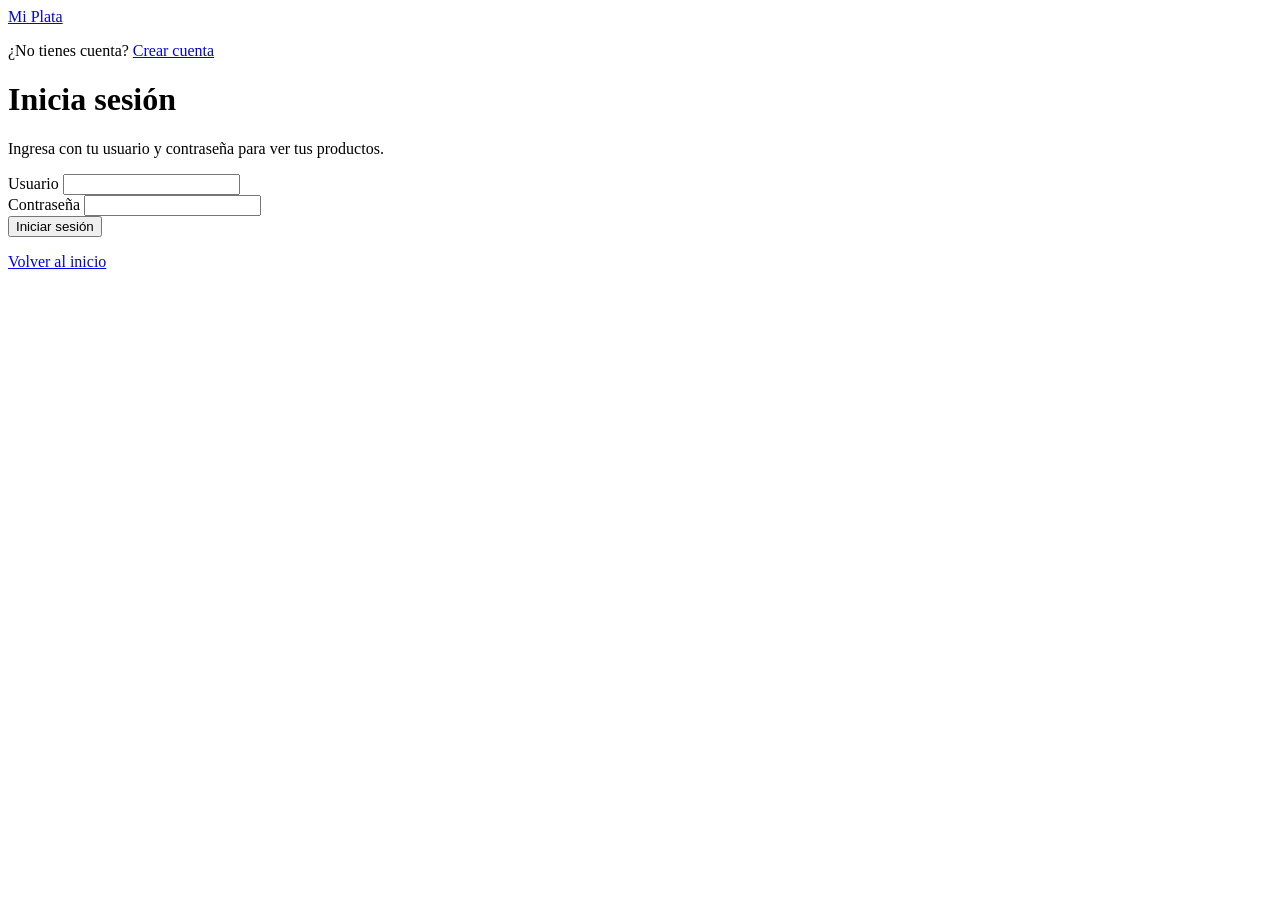
==== login.html @ 65692cde "Termine HTML" ====
<!DOCTYPE html>
<html lang="es">

<head>
    <meta charset="UTF-8">
    <meta name="viewport" content="width=device-width, initial-scale=1.0">
    <title>Iniciar sesión | Mi Plata</title>
    <link rel="preconnect" href="https://fonts.googleapis.com">
    <link rel="preconnect" href="https://fonts.gstatic.com" crossorigin>
    <link href="https://fonts.googleapis.com/css2?family=Manrope:wght@400;500;600;700;800&display=swap"
        rel="stylesheet">
    <link rel="stylesheet" href="Style.css">
</head>

<body class="auth-body">

    <header class="auth-header">
        <div class="wrap auth-header-inner">
            <a href="index.html" class="logo">Mi Plata</a>
            <p class="auth-header-link">¿No tienes cuenta? <a href="registro.html" class="link-quiet">Crear cuenta</a>
            </p>
        </div>
    </header>

    <main class="auth-shell">
        <div class="auth-card">
            <h1>Inicia sesión</h1>
            <p class="auth-sub">Ingresa con tu usuario y contraseña para ver tus productos.</p>

            <!-- El mensaje de error/bloqueo se muestra/oculta con JS según el resultado de la validación -->
            <div class="form-message form-message-error" id="login-message" hidden>
                Usuario o contraseña incorrectos.
            </div>

            <form id="login-form" novalidate>
                <div class="form-group">
                    <label for="username">Usuario</label>
                    <input type="text" id="username" name="username" class="form-input" autocomplete="username"
                        required>
                </div>

                <div class="form-group">
                    <label for="password">Contraseña</label>
                    <input type="password" id="password" name="password" class="form-input"
                        autocomplete="current-password" required>
                </div>

                <!-- Contador de intentos: visible desde el primer fallo -->
                <p class="attempts-indicator" id="attempts-indicator" hidden>
                    Intentos fallidos: <span id="attempts-count">0</span> de 3
                </p>

                <button type="submit" class="btn btn-primary btn-block">Iniciar sesión</button>
            </form>

            <p class="auth-footer-link">
                <a href="index.html" class="link-quiet">Volver al inicio</a>
            </p>
        </div>
    </main>
    <script type="module" src="src/login.js"></script>
</body>

</html>
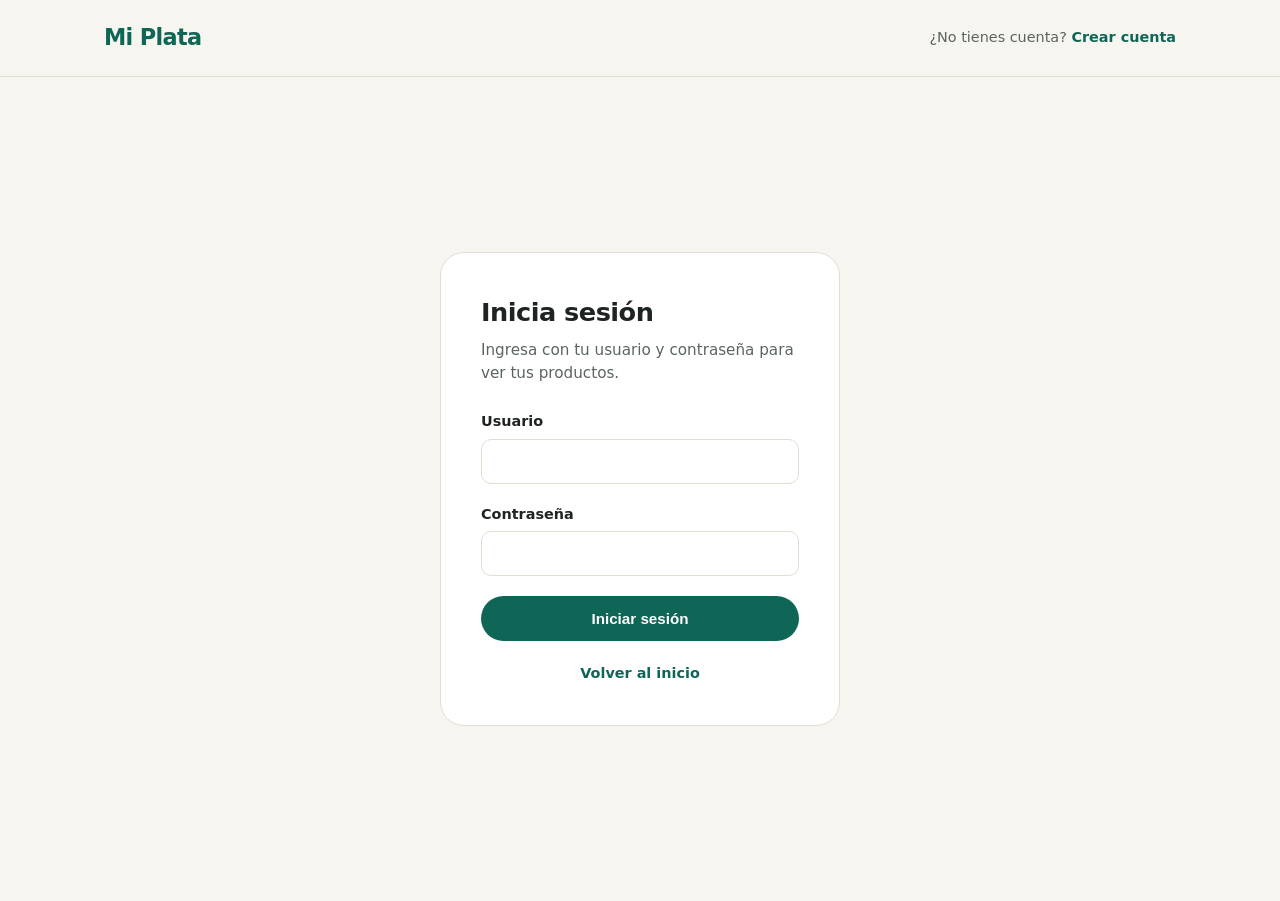
==== commit 22074801: "Termine el CSS" ====
--- a/login.html
+++ b/login.html
@@ -9,7 +9,7 @@
     <link rel="preconnect" href="https://fonts.gstatic.com" crossorigin>
     <link href="https://fonts.googleapis.com/css2?family=Manrope:wght@400;500;600;700;800&display=swap"
         rel="stylesheet">
-    <link rel="stylesheet" href="Style.css">
+    <link rel="stylesheet" href="css/login.css">
 </head>
 
 <body class="auth-body">
--- a/css/login.css
+++ b/css/login.css
@@ -0,0 +1,262 @@
+/* ===== Tokens ===== */
+:root {
+    --primary: #0F6657;
+    --primary-dark: #0A3D34;
+    --primary-deeper: #062720;
+    --accent: #E8794A;
+    --bg: #F7F5EF;
+    --surface: #FFFFFF;
+    --ink: #1E2422;
+    --ink-soft: #5B655F;
+    --line: #E3DED2;
+
+    --radius-lg: 24px;
+    --radius-md: 16px;
+    --radius-sm: 10px;
+}
+
+* {
+    box-sizing: border-box;
+}
+
+body {
+    margin: 0;
+    font-family: 'Manrope', system-ui, sans-serif;
+    color: var(--ink);
+    line-height: 1.5;
+}
+
+a {
+    color: inherit;
+    text-decoration: none;
+}
+
+h1 {
+    margin: 0;
+    font-weight: 800;
+    letter-spacing: -0.02em;
+}
+
+p {
+    margin: 0;
+}
+
+.wrap {
+    max-width: 1120px;
+    margin: 0 auto;
+    padding: 0 24px;
+}
+
+:focus-visible {
+    outline: 3px solid var(--accent);
+    outline-offset: 3px;
+}
+
+/* ===== Botones ===== */
+.btn {
+    display: inline-flex;
+    align-items: center;
+    justify-content: center;
+    padding: 12px 22px;
+    border-radius: 999px;
+    font-weight: 700;
+    font-size: 0.95rem;
+    border: 2px solid transparent;
+    transition: background 0.15s ease;
+}
+
+.btn-primary {
+    background: var(--primary);
+    color: #fff;
+}
+
+.btn-primary:hover {
+    background: #0C4F44;
+}
+
+.btn-block {
+    display: flex;
+    width: 100%;
+}
+
+.link-quiet {
+    font-weight: 600;
+    color: var(--primary);
+    padding-bottom: 2px;
+    border-bottom: 2px solid transparent;
+}
+
+.link-quiet:hover {
+    border-bottom-color: var(--primary);
+}
+
+/* ===== Botones ===== */
+.btn {
+    display: inline-flex;
+    align-items: center;
+    justify-content: center;
+    padding: 12px 22px;
+    border-radius: 999px;
+    font-weight: 700;
+    font-size: 0.95rem;
+    border: 2px solid transparent;
+    transition: background 0.15s ease;
+}
+
+.btn-primary {
+    background: var(--primary);
+    color: #fff;
+}
+
+.btn-primary:hover {
+    background: #0C4F44;
+}
+
+.btn-block {
+    display: flex;
+    width: 100%;
+}
+
+.link-quiet {
+    font-weight: 600;
+    color: var(--primary);
+    padding-bottom: 2px;
+    border-bottom: 2px solid transparent;
+}
+
+.link-quiet:hover {
+    border-bottom-color: var(--primary);
+}
+
+.logo {
+    font-size: 1.4rem;
+    font-weight: 800;
+    color: var(--primary);
+    letter-spacing: -0.03em;
+}
+
+/* ===== Formulario ===== */
+.form-group {
+    margin-bottom: 20px;
+    display: flex;
+    flex-direction: column;
+    gap: 6px;
+    min-width: 0;
+}
+
+.form-group label {
+    font-size: 0.9rem;
+    font-weight: 600;
+    color: var(--ink);
+}
+
+.form-input {
+    width: 100%;
+    min-width: 0;
+    padding: 12px 14px;
+    border-radius: var(--radius-sm);
+    border: 1.5px solid var(--line);
+    background: var(--surface);
+    font-family: inherit;
+    font-size: 1rem;
+    color: var(--ink);
+}
+
+.form-input:focus {
+    border-color: var(--primary);
+}
+
+.form-hint {
+    font-size: 0.82rem;
+    color: var(--ink-soft);
+}
+
+.form-row {
+    display: grid;
+    grid-template-columns: minmax(0, 1fr) minmax(0, 1fr);
+    gap: 20px;
+}
+
+.form-message {
+    padding: 12px 16px;
+    border-radius: var(--radius-sm);
+    font-size: 0.9rem;
+    font-weight: 600;
+    margin-bottom: 20px;
+}
+
+.form-message-error {
+    background: #FDECEC;
+    color: #B3261E;
+}
+
+/* ===== Página de registro ===== */
+.auth-body {
+    background: var(--bg);
+}
+
+.auth-header {
+    border-bottom: 1px solid var(--line);
+}
+
+.auth-header-inner {
+    display: flex;
+    align-items: center;
+    justify-content: space-between;
+    height: 76px;
+}
+
+.auth-header-link {
+    font-size: 0.9rem;
+    color: var(--ink-soft);
+}
+
+.auth-shell {
+    min-height: calc(100vh - 76px);
+    display: flex;
+    align-items: center;
+    justify-content: center;
+    padding: 48px 24px;
+}
+
+.auth-card {
+    width: 100%;
+    max-width: 400px;
+    background: var(--surface);
+    border: 1px solid var(--line);
+    border-radius: var(--radius-lg);
+    padding: 40px;
+    overflow: hidden;
+    box-sizing: border-box;
+}
+
+.auth-card-wide {
+    max-width: 480px;
+}
+
+.auth-card h1 {
+    font-size: 1.6rem;
+}
+
+.auth-sub {
+    margin-top: 8px;
+    margin-bottom: 26px;
+    color: var(--ink-soft);
+    font-size: 0.95rem;
+}
+
+.auth-footer-link {
+    margin-top: 22px;
+    text-align: center;
+    font-size: 0.9rem;
+}
+
+@media (max-width: 560px) {
+    .form-row {
+        grid-template-columns: 1fr;
+    }
+
+    .auth-card {
+        padding: 28px;
+    }
+}
